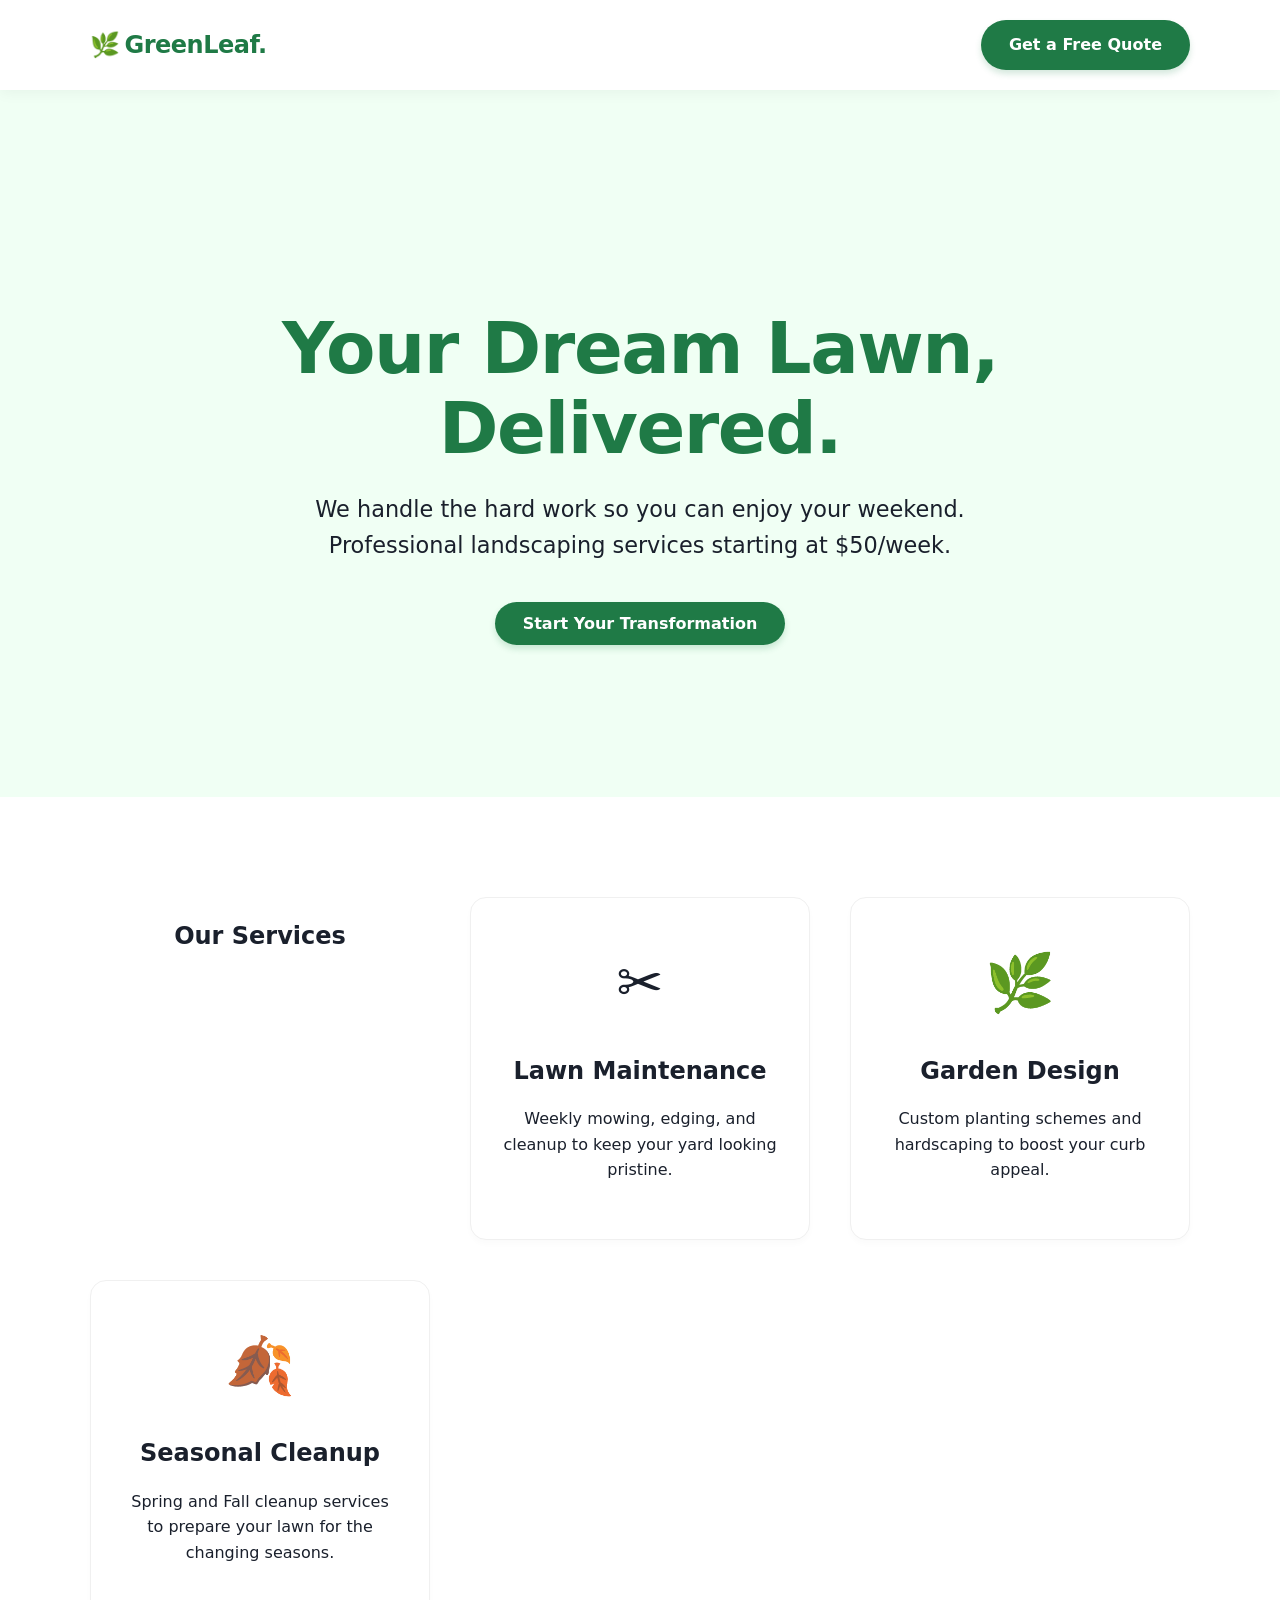
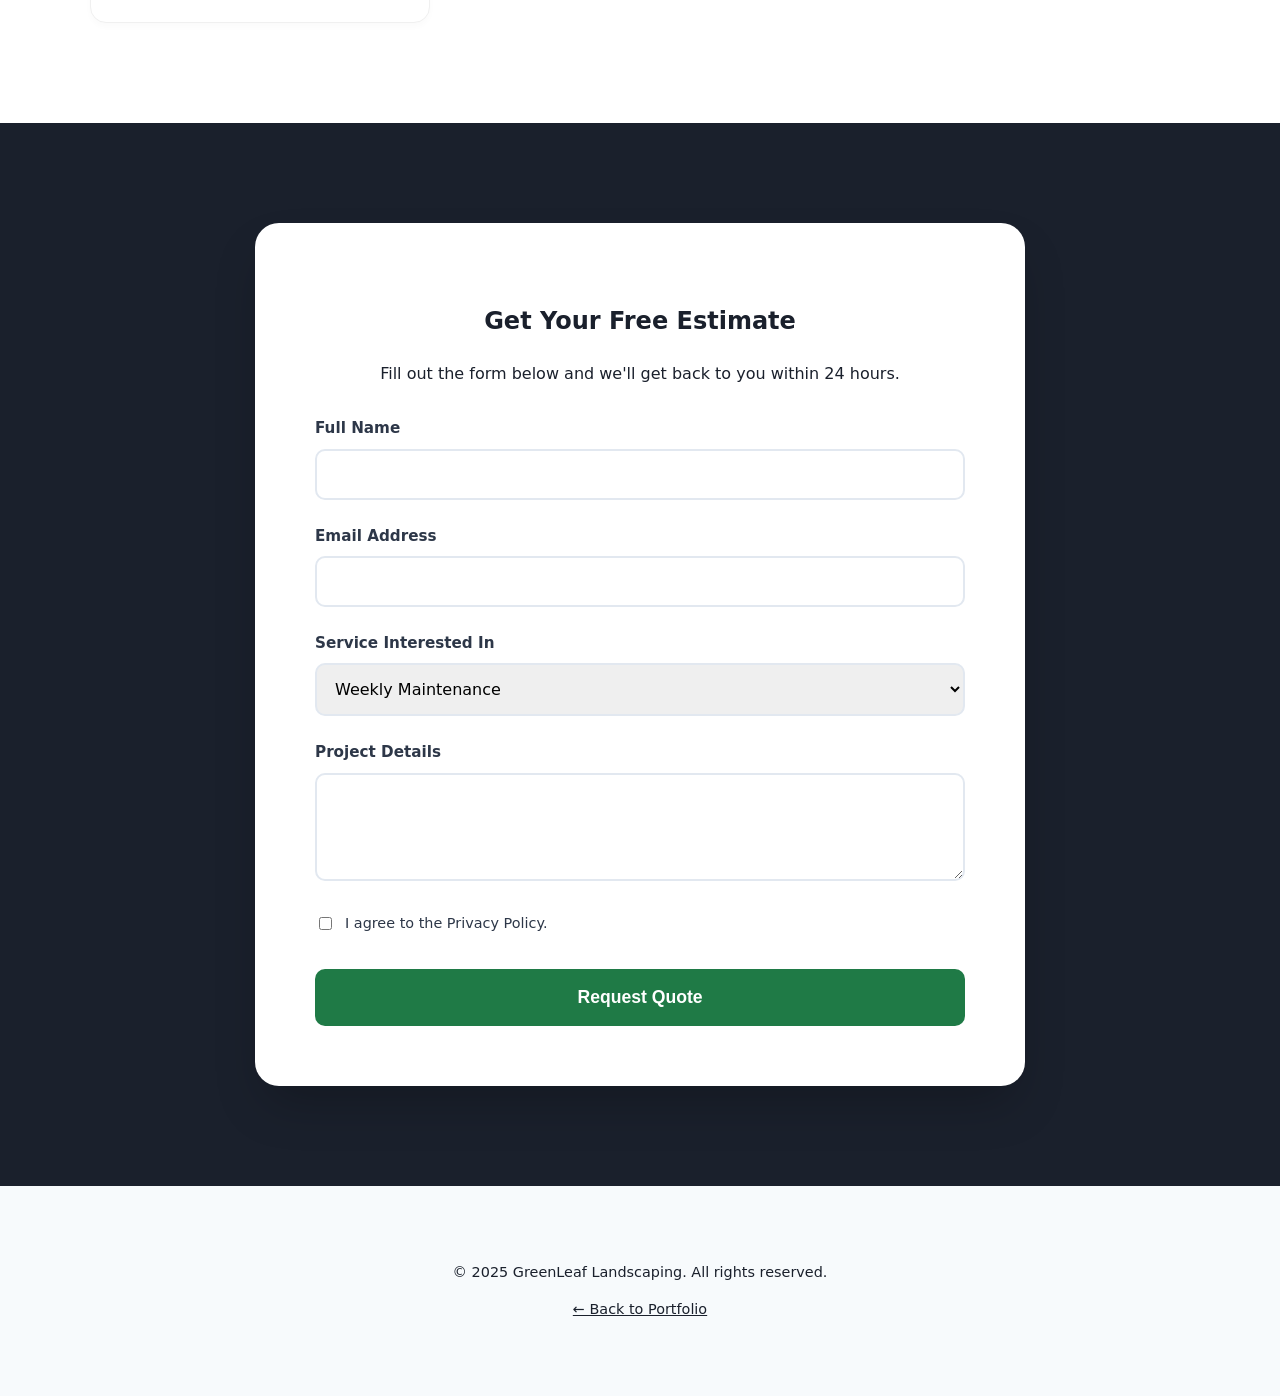
==== docs/client_site/index.html @ 2e601236 "Fix accessibility issues and optimize Lighthouse CI config" ====
<!DOCTYPE html>
<html lang="en">
<head>
    <meta charset="UTF-8" />
    <meta name="viewport" content="width=device-width, initial-scale=1.0" />
    <title>GreenLeaf Landscaping | Professional Lawn Care</title>
    <meta name="description" content="Professional landscaping and lawn care services for residential and commercial properties. Get a free quote today." />
    <link rel="stylesheet" href="style.css" />
</head>
<body>

    <header>
        <div class="container">
            <nav>
                <a href="#" class="logo">GreenLeaf.</a>
                <a href="#quote" class="cta-button">Get a Free Quote</a>
            </nav>
        </div>
    </header>

    <main>
        <!-- Hero Section -->
        <section class="hero">
            <div class="container">
                <h1>Your Dream Lawn, Delivered.</h1>
                <p>We handle the hard work so you can enjoy your weekend. Professional landscaping services starting at $50/week.</p>
                <a href="#quote" class="cta-button">Start Your Transformation</a>
            </div>
        </section>

        <!-- Services Section -->
        <section class="container services">
            <h2 class="text-center" style="width: 100%; margin-bottom: 40px;">Our Services</h2>
            <div class="service-card">
                <span class="service-icon">✂️</span>
                <h3>Lawn Maintenance</h3>
                <p>Weekly mowing, edging, and cleanup to keep your yard looking pristine.</p>
            </div>
            <div class="service-card">
                <span class="service-icon">🌿</span>
                <h3>Garden Design</h3>
                <p>Custom planting schemes and hardscaping to boost your curb appeal.</p>
            </div>
            <div class="service-card">
                <span class="service-icon">🍂</span>
                <h3>Seasonal Cleanup</h3>
                <p>Spring and Fall cleanup services to prepare your lawn for the changing seasons.</p>
            </div>
        </section>

        <!-- Sales Funnel / Contact Form -->
        <section id="quote" class="contact-section">
            <div class="container">
                <div class="form-wrapper">
                    <h2 class="text-center mb-20">Get Your Free Estimate</h2>
                    <p class="text-center mb-30">Fill out the form below and we'll get back to you within 24 hours.</p>
                    
                    <form action="https://hooks.zapier.com/hooks/catch/123456/abcdef/" method="POST">
                        <div class="form-group">
                            <label for="name">Full Name</label>
                            <input type="text" id="name" name="name" required />
                        </div>
                        <div class="form-group">
                            <label for="email">Email Address</label>
                            <input type="email" id="email" name="email" required />
                        </div>
                        <div class="form-group">
                            <label for="service">Service Interested In</label>
                            <select id="service" name="service">
                                <option value="maintenance">Weekly Maintenance</option>
                                <option value="design">Garden Design</option>
                                <option value="cleanup">Seasonal Cleanup</option>
                                <option value="other">Other</option>
                            </select>
                        </div>
                        <div class="form-group">
                            <label for="message">Project Details</label>
                            <textarea id="message" name="message" rows="4"></textarea>
                        </div>
                        <div class="form-group checkbox-group">
                            <input type="checkbox" id="privacy" name="privacy" required />
                            <label for="privacy">I agree to the Privacy Policy.</label>
                        </div>
                        <button type="submit">Request Quote</button>
                    </form>
                </div>
            </div>
        </section>
    </main>

    <footer>
        <div class="container">
            <p>&copy; 2025 GreenLeaf Landscaping. All rights reserved.</p>
            <p><a href="../portfolio/index.html" style="color: inherit;">&larr; Back to Portfolio</a></p>
        </div>
    </footer>

</body>
</html>
---- docs/client_site/style.css ----
/* GreenLeaf Landscaping Theme */
:root {
    --primary-green: #1F7A46;
    --light-green: #F0FFF4;
    --dark-text: #1A202C;
    --white: #FFFFFF;
}

html {
    scroll-behavior: smooth;
    font-size: 100%;
}

body {
    font-family: system-ui, -apple-system, "Segoe UI", Roboto, "Helvetica Neue", Arial, sans-serif;
    color: var(--dark-text);
    margin: 0;
    line-height: 1.6;
    overflow-x: hidden;
    -webkit-font-smoothing: antialiased;
}

.container {
    max-width: 1100px;
    margin: 0 auto;
    padding: 0 20px;
}

/* Header */
header {
    background-color: rgb(255 255 255 / 95%);
    backdrop-filter: blur(10px);
    box-shadow: 0 2px 15px rgb(0 0 0 / 5%);
    padding: 20px 0;
    position: sticky;
    top: 0;
    z-index: 100;
    transition: padding 0.3s;
}

nav {
    display: flex;
    justify-content: space-between;
    align-items: center;
}

.logo {
    font-size: 1.5rem;
    font-weight: 800;
    color: var(--primary-green);
    text-decoration: none;
    letter-spacing: -0.5px;
    display: flex;
    align-items: center;
    gap: 5px;
}

.logo::before {
    content: '🌿';
}

.cta-button {
    background-color: var(--primary-green);
    color: var(--white);
    padding: 12px 28px;
    border-radius: 50px;
    text-decoration: none;
    font-weight: 700;
    transition: all 0.2s ease;
    box-shadow: 0 4px 6px rgb(46 139 87 / 20%);
}

.cta-button:hover {
    transform: translateY(-2px);
    box-shadow: 0 6px 12px rgb(46 139 87 / 30%);
    background-color: #276749;
}

/* Hero with Parallax */
.hero {
    background-color: var(--light-green);
    padding: clamp(80px, 15vw, 160px) 0;
    text-align: center;
    position: relative;
    overflow: hidden;
}

.hero::before {
    content: '';
    position: absolute;
    top: 0;
    left: 0;
    width: 100%;
    height: 100%;
    background-image: url('https://placehold.co/1920x1080/2E8B57/FFFFFF/png?text=Nature+Pattern');
    background-size: cover;
    opacity: 0.08;
    z-index: 0;

    /* Simple CSS Parallax */
    background-attachment: fixed; 
}

.hero .container {
    position: relative;
    z-index: 1;
}

.hero h1 {
    font-size: clamp(2.5rem, 6vw, 4.5rem);
    margin-bottom: 24px;
    color: var(--primary-green);
    font-weight: 900;
    line-height: 1.1;
    letter-spacing: -0.02em;
}

.hero p {
    font-size: clamp(1.1rem, 2vw, 1.4rem);
    margin-bottom: 48px;
    max-width: 650px;
    margin-left: auto;
    margin-right: auto;
    color: var(--dark-text); /* Darker for contrast */
    font-weight: 500;
}

/* Accessibility: Darker text for better contrast */
p {
    color: var(--dark-text);
}

/* Services */
.services {
    padding: 100px 0;
    display: grid;
    grid-template-columns: repeat(auto-fit, minmax(300px, 1fr));
    gap: 40px;
}

.service-card {
    border: 1px solid #f0f0f0;
    padding: 40px 30px;
    border-radius: 16px;
    text-align: center;
    background: white;
    transition: transform 0.3s, box-shadow 0.3s;
    box-shadow: 0 4px 6px rgb(0 0 0 / 2%);
}

.service-card:hover {
    transform: translateY(-8px);
    box-shadow: 0 20px 40px rgb(0 0 0 / 8%);
    border-color: transparent;
}

.service-icon {
    font-size: 3.5rem;
    margin-bottom: 24px;
    display: block;
}

.service-card h3 {
    font-size: 1.5rem;
    margin-bottom: 16px;
    color: var(--dark-text);
}

/* Contact / Funnel */
.contact-section {
    background-color: var(--dark-text);
    color: var(--white);
    padding: 100px 0;
}

.form-wrapper {
    background-color: var(--white);
    color: var(--dark-text);
    padding: 60px;
    border-radius: 24px;
    max-width: 650px;
    margin: 0 auto;
    box-shadow: 0 25px 50px -12px rgb(0 0 0 / 25%);
}

.form-group {
    margin-bottom: 24px;
}

label {
    display: block;
    margin-bottom: 8px;
    font-weight: 600;
    font-size: 0.95rem;
    color: #2d3748; /* Darker for contrast */
}

input, textarea, select {
    width: 100%;
    padding: 14px;
    border: 2px solid #e2e8f0;
    border-radius: 10px;
    box-sizing: border-box;
    font-size: 1rem;
    transition: border-color 0.2s, box-shadow 0.2s;
    font-family: inherit;
}

input:focus, textarea:focus, select:focus {
    outline: none;
    border-color: var(--primary-green);
    box-shadow: 0 0 0 3px rgb(46 139 87 / 10%);
}

button[type="submit"] {
    width: 100%;
    background-color: var(--primary-green);
    color: var(--white);
    border: none;
    padding: 18px;
    font-size: 1.1rem;
    font-weight: 800;
    border-radius: 10px;
    cursor: pointer;
    transition: background-color 0.2s, transform 0.1s;
    margin-top: 10px;
}

button[type="submit"]:hover {
    background-color: #276749;
}

button[type="submit"]:active {
    transform: scale(0.98);
}

footer {
    text-align: center;
    padding: 60px 0;
    font-size: 0.9rem;
    color: var(--dark-text); /* Darker for contrast */
    background-color: #f7fafc;
}

/* Mobile Optimizations */
@media (width <= 768px) {
    .services {
        display: flex;
        overflow-x: auto;
        scroll-snap-type: x mandatory;
        padding-bottom: 40px; /* Space for scrollbar */
        gap: 20px;
        -webkit-overflow-scrolling: touch;
    }
    
    .service-card {
        min-width: 85%; /* Show part of next card */
        scroll-snap-align: center;
    }
    
    .form-wrapper {
        padding: 30px 20px;
    }
}

/* Form Utilities */
.text-center {
    text-align: center;
}

.mb-20 {
    margin-bottom: 20px;
}

.mb-30 {
    margin-bottom: 30px;
}

.checkbox-group {
    display: flex;
    align-items: center;
    gap: 10px;
}

.checkbox-group input {
    width: auto;
}

.checkbox-group label {
    font-weight: normal;
    font-size: 0.9rem;
    margin: 0;
}
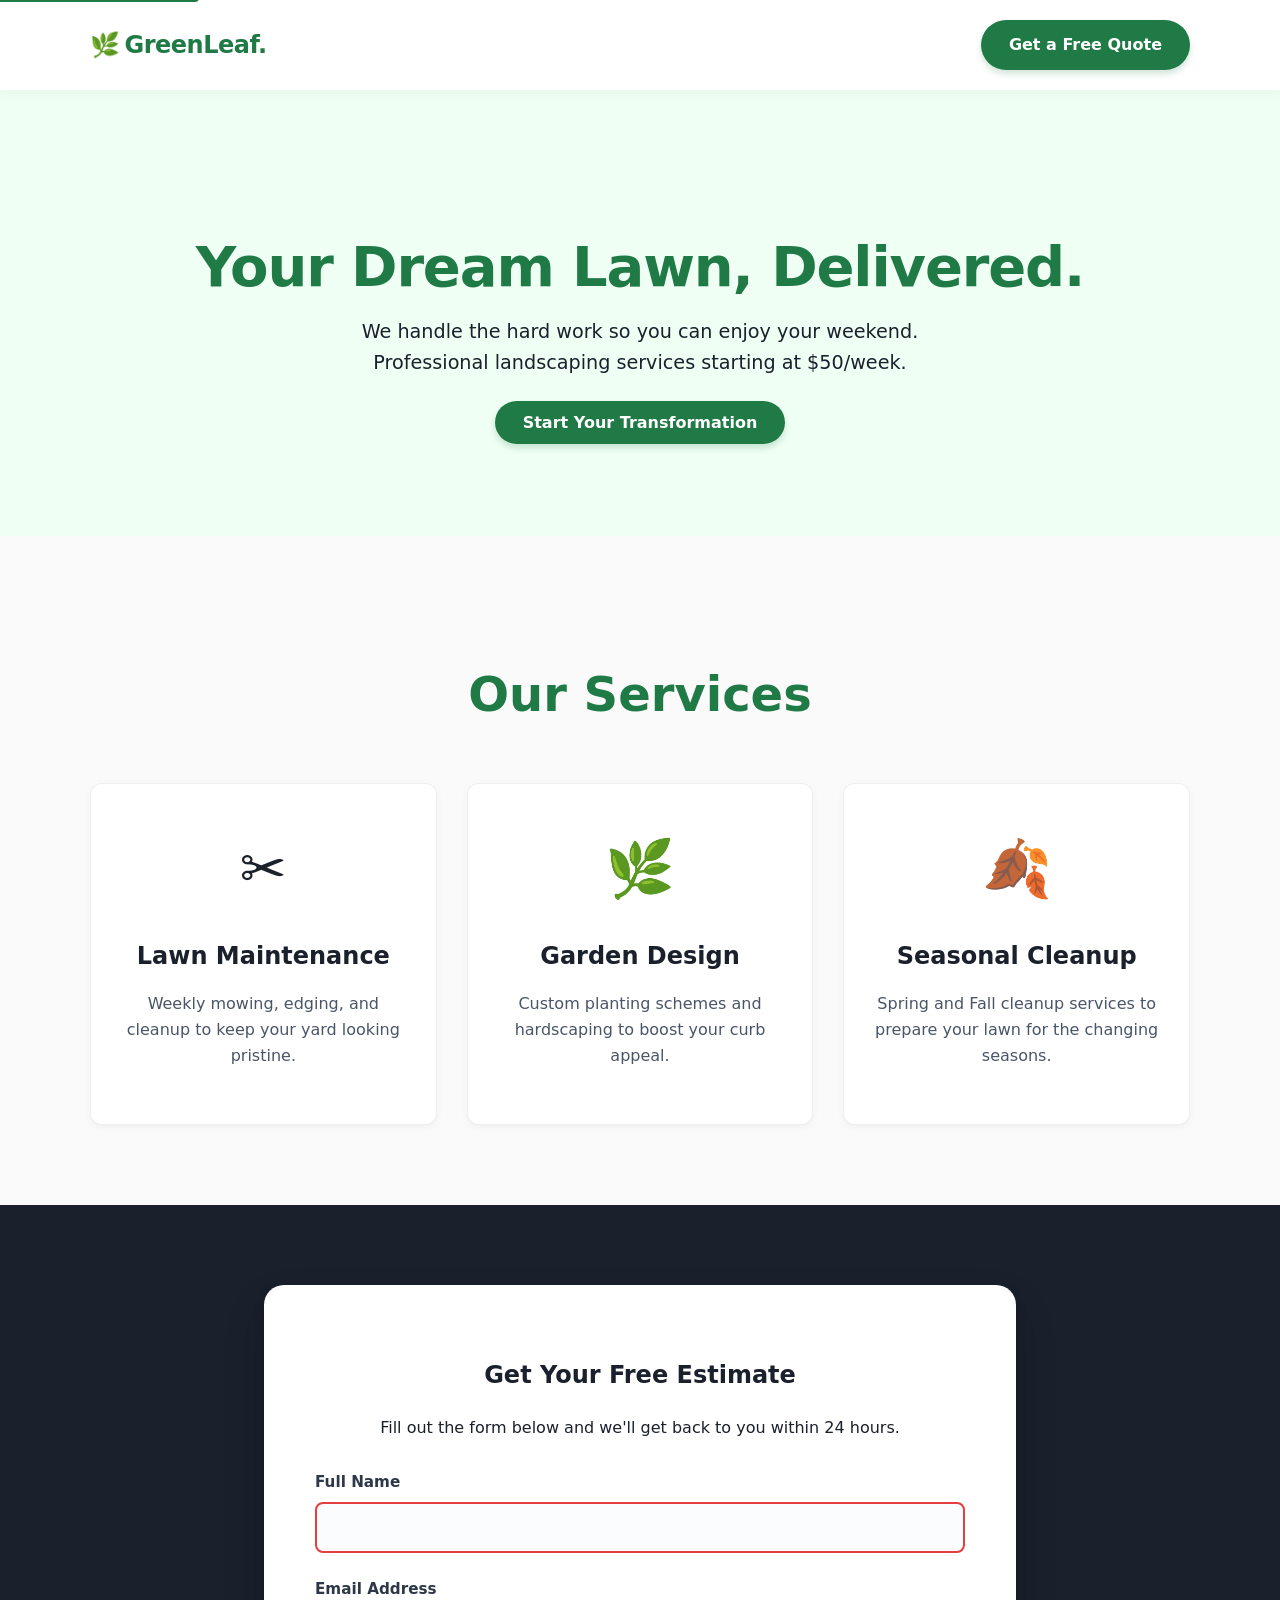
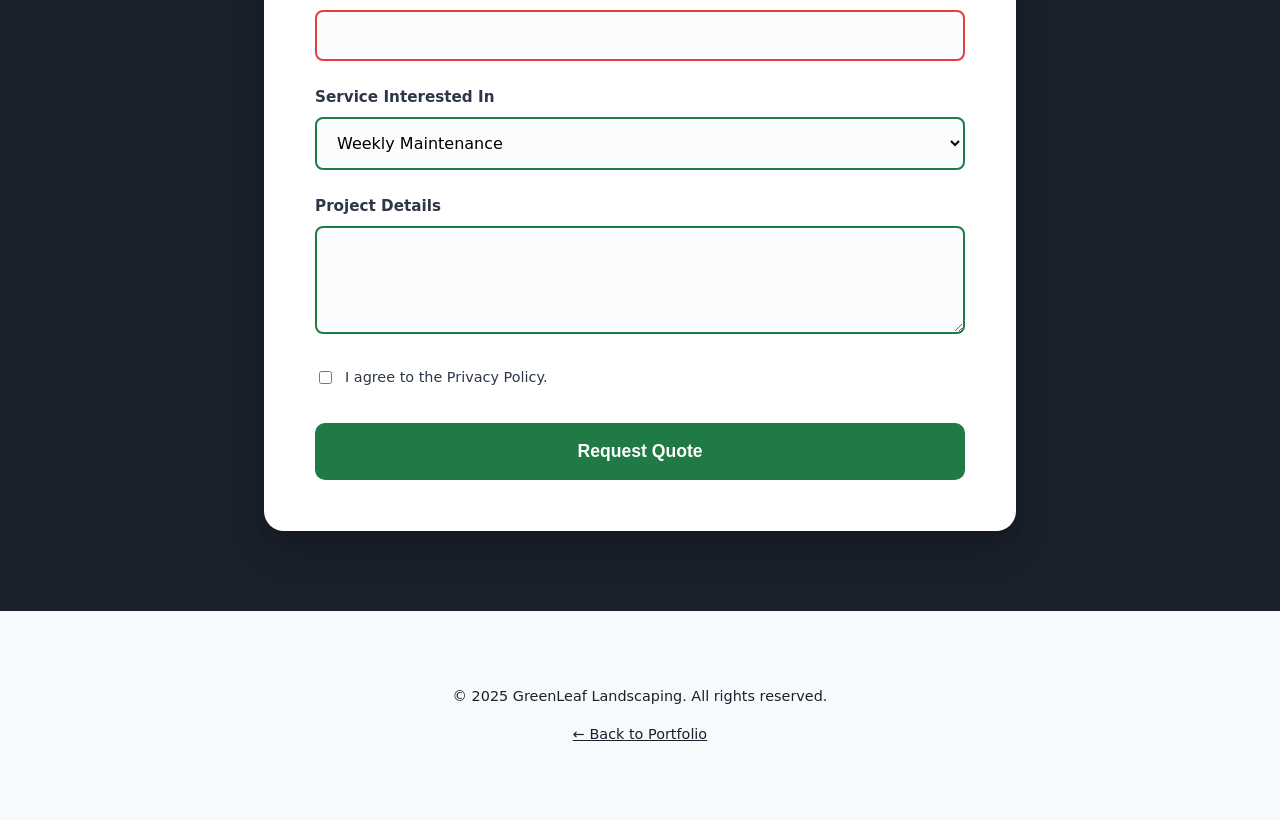
==== commit 6b26194d: "🐛 Fix client site layout structure - Separated services section from container (was causing layout c" ====
--- a/docs/client_site/index.html
+++ b/docs/client_site/index.html
@@ -3,11 +3,20 @@
 <head>
     <meta charset="UTF-8" />
     <meta name="viewport" content="width=device-width, initial-scale=1.0" />
+    <meta name="theme-color" content="#1F7A46" />
     <title>GreenLeaf Landscaping | Professional Lawn Care</title>
     <meta name="description" content="Professional landscaping and lawn care services for residential and commercial properties. Get a free quote today." />
+    
+    <!-- Open Graph / Social Media -->
+    <meta property="og:type" content="website" />
+    <meta property="og:title" content="GreenLeaf Landscaping | Professional Lawn Care" />
+    <meta property="og:description" content="Your dream lawn, delivered. Professional landscaping services starting at $50/week." />
+    <meta property="og:image" content="https://placehold.co/1200x630/1F7A46/FFFFFF/png?text=GreenLeaf" />
+    
     <link rel="stylesheet" href="style.css" />
 </head>
 <body>
+    <a href="#main-content" class="skip-to-content">Skip to main content</a>
 
     <header>
         <div class="container">
@@ -18,7 +27,7 @@
         </div>
     </header>
 
-    <main>
+    <main id="main-content">
         <!-- Hero Section -->
         <section class="hero">
             <div class="container">
@@ -29,9 +38,11 @@
         </section>
 
         <!-- Services Section -->
-        <section class="container services">
-            <h2 class="text-center" style="width: 100%; margin-bottom: 40px;">Our Services</h2>
-            <div class="service-card">
+        <section class="services-section">
+            <div class="container">
+                <h2 class="section-title">Our Services</h2>
+                <div class="services-grid">
+                    <div class="service-card">
                 <span class="service-icon">✂️</span>
                 <h3>Lawn Maintenance</h3>
                 <p>Weekly mowing, edging, and cleanup to keep your yard looking pristine.</p>
@@ -41,10 +52,12 @@
                 <h3>Garden Design</h3>
                 <p>Custom planting schemes and hardscaping to boost your curb appeal.</p>
             </div>
-            <div class="service-card">
-                <span class="service-icon">🍂</span>
-                <h3>Seasonal Cleanup</h3>
-                <p>Spring and Fall cleanup services to prepare your lawn for the changing seasons.</p>
+                    <div class="service-card">
+                        <span class="service-icon">🍂</span>
+                        <h3>Seasonal Cleanup</h3>
+                        <p>Spring and Fall cleanup services to prepare your lawn for the changing seasons.</p>
+                    </div>
+                </div>
             </div>
         </section>
 
@@ -55,7 +68,7 @@
                     <h2 class="text-center mb-20">Get Your Free Estimate</h2>
                     <p class="text-center mb-30">Fill out the form below and we'll get back to you within 24 hours.</p>
                     
-                    <form action="https://hooks.zapier.com/hooks/catch/123456/abcdef/" method="POST">
+                    <form action="https://hooks.zapier.com/hooks/catch/123456/abcdef/" method="POST" aria-label="Quote request form">
                         <div class="form-group">
                             <label for="name">Full Name</label>
                             <input type="text" id="name" name="name" required />
--- a/docs/client_site/style.css
+++ b/docs/client_site/style.css
@@ -18,6 +18,23 @@
     line-height: 1.6;
     overflow-x: hidden;
     -webkit-font-smoothing: antialiased;
+}
+
+/* Skip to content for accessibility */
+.skip-to-content {
+    position: absolute;
+    top: -40px;
+    left: 0;
+    background: var(--primary-green);
+    color: var(--white);
+    padding: 8px 16px;
+    text-decoration: none;
+    z-index: 10000;
+    border-radius: 0 0 4px;
+}
+
+.skip-to-content:focus {
+    top: 0;
 }
 
 .container {
@@ -66,20 +83,49 @@
     border-radius: 50px;
     text-decoration: none;
     font-weight: 700;
-    transition: all 0.2s ease;
-    box-shadow: 0 4px 6px rgb(46 139 87 / 20%);
+    transition: all 0.3s cubic-bezier(0.16, 1, 0.3, 1);
+    box-shadow: 0 4px 6px rgb(31 122 70 / 20%);
+    position: relative;
+    overflow: hidden;
+}
+
+.cta-button::after {
+    content: '';
+    position: absolute;
+    top: 50%;
+    left: 50%;
+    width: 0;
+    height: 0;
+    background: rgb(255 255 255 / 20%);
+    border-radius: 50%;
+    transform: translate(-50%, -50%);
+    transition: width 0.5s, height 0.5s;
+}
+
+.cta-button:hover::after {
+    width: 300px;
+    height: 300px;
 }
 
 .cta-button:hover {
     transform: translateY(-2px);
-    box-shadow: 0 6px 12px rgb(46 139 87 / 30%);
-    background-color: #276749;
+    box-shadow: 0 8px 16px rgb(31 122 70 / 40%);
+    background-color: #165835;
+}
+
+.cta-button:focus {
+    outline: 3px solid var(--primary-green);
+    outline-offset: 4px;
+}
+
+.cta-button:active {
+    transform: translateY(0);
 }
 
 /* Hero with Parallax */
 .hero {
     background-color: var(--light-green);
-    padding: clamp(80px, 15vw, 160px) 0;
+    padding: clamp(60px, 10vw, 100px) 0;
     text-align: center;
     position: relative;
     overflow: hidden;
@@ -107,17 +153,30 @@
 }
 
 .hero h1 {
-    font-size: clamp(2.5rem, 6vw, 4.5rem);
-    margin-bottom: 24px;
+    font-size: clamp(2rem, 5vw, 3.5rem);
+    margin-bottom: 16px;
     color: var(--primary-green);
     font-weight: 900;
     line-height: 1.1;
     letter-spacing: -0.02em;
+    animation: fade-in-up 1s cubic-bezier(0.16, 1, 0.3, 1);
+}
+
+@keyframes fade-in-up {
+    from {
+        opacity: 0;
+        transform: translateY(30px);
+    }
+
+    to {
+        opacity: 1;
+        transform: translateY(0);
+    }
 }
 
 .hero p {
-    font-size: clamp(1.1rem, 2vw, 1.4rem);
-    margin-bottom: 48px;
+    font-size: clamp(1rem, 1.5vw, 1.25rem);
+    margin-bottom: 32px;
     max-width: 650px;
     margin-left: auto;
     margin-right: auto;
@@ -130,22 +189,53 @@
     color: var(--dark-text);
 }
 
-/* Services */
-.services {
-    padding: 100px 0;
+/* Services Section */
+.services-section {
+    padding: clamp(50px, 8vw, 80px) 0;
+    background: #FAFAFA;
+}
+
+.section-title {
+    text-align: center;
+    font-size: clamp(2rem, 4vw, 3rem);
+    color: var(--primary-green);
+    margin-bottom: clamp(30px, 5vw, 50px);
+    font-weight: 900;
+}
+
+.services-grid {
     display: grid;
-    grid-template-columns: repeat(auto-fit, minmax(300px, 1fr));
-    gap: 40px;
+    grid-template-columns: repeat(auto-fit, minmax(280px, 1fr));
+    gap: 30px;
 }
 
 .service-card {
-    border: 1px solid #f0f0f0;
+    border: 1px solid rgb(0 0 0 / 6%);
     padding: 40px 30px;
-    border-radius: 16px;
+    border-radius: 12px;
     text-align: center;
     background: white;
-    transition: transform 0.3s, box-shadow 0.3s;
-    box-shadow: 0 4px 6px rgb(0 0 0 / 2%);
+    transition: all 0.4s cubic-bezier(0.16, 1, 0.3, 1);
+    box-shadow: 0 2px 8px rgb(0 0 0 / 4%), 0 1px 2px rgb(0 0 0 / 2%);
+    position: relative;
+    overflow: hidden;
+}
+
+.service-card::before {
+    content: '';
+    position: absolute;
+    top: 0;
+    left: 0;
+    right: 0;
+    height: 4px;
+    background: linear-gradient(90deg, var(--primary-green), #2E8B57);
+    transform: scaleX(0);
+    transform-origin: left;
+    transition: transform 0.4s cubic-bezier(0.16, 1, 0.3, 1);
+}
+
+.service-card:hover::before {
+    transform: scaleX(1);
 }
 
 .service-card:hover {
@@ -158,29 +248,42 @@
     font-size: 3.5rem;
     margin-bottom: 24px;
     display: block;
+    transition: transform 0.3s cubic-bezier(0.34, 1.56, 0.64, 1);
+}
+
+.service-card:hover .service-icon {
+    transform: scale(1.1) rotate(5deg);
 }
 
 .service-card h3 {
     font-size: 1.5rem;
     margin-bottom: 16px;
     color: var(--dark-text);
+    font-weight: 700;
+}
+
+.service-card p {
+    font-size: 1rem;
+    line-height: 1.6;
+    color: #4A5568;
 }
 
 /* Contact / Funnel */
 .contact-section {
     background-color: var(--dark-text);
     color: var(--white);
-    padding: 100px 0;
+    padding: clamp(50px, 8vw, 80px) 0;
 }
 
 .form-wrapper {
     background-color: var(--white);
     color: var(--dark-text);
-    padding: 60px;
-    border-radius: 24px;
+    padding: clamp(30px, 5vw, 50px);
+    border-radius: 20px;
     max-width: 650px;
     margin: 0 auto;
-    box-shadow: 0 25px 50px -12px rgb(0 0 0 / 25%);
+    box-shadow: 0 20px 40px rgb(0 0 0 / 15%), 0 4px 12px rgb(0 0 0 / 10%);
+    border: 1px solid rgb(255 255 255 / 20%);
 }
 
 .form-group {
@@ -197,19 +300,22 @@
 
 input, textarea, select {
     width: 100%;
-    padding: 14px;
-    border: 2px solid #e2e8f0;
-    border-radius: 10px;
+    padding: 14px 16px;
+    border: 2px solid rgb(0 0 0 / 8%);
+    border-radius: 8px;
     box-sizing: border-box;
     font-size: 1rem;
-    transition: border-color 0.2s, box-shadow 0.2s;
+    transition: all 0.3s cubic-bezier(0.16, 1, 0.3, 1);
     font-family: inherit;
+    background: rgb(247 250 252 / 50%);
 }
 
 input:focus, textarea:focus, select:focus {
     outline: none;
     border-color: var(--primary-green);
-    box-shadow: 0 0 0 3px rgb(46 139 87 / 10%);
+    background: white;
+    box-shadow: 0 0 0 4px rgb(31 122 70 / 12%), 0 4px 12px rgb(0 0 0 / 6%);
+    transform: translateY(-2px);
 }
 
 button[type="submit"] {
@@ -222,16 +328,38 @@
     font-weight: 800;
     border-radius: 10px;
     cursor: pointer;
-    transition: background-color 0.2s, transform 0.1s;
+    transition: all 0.3s cubic-bezier(0.16, 1, 0.3, 1);
     margin-top: 10px;
+    position: relative;
 }
 
 button[type="submit"]:hover {
-    background-color: #276749;
+    background-color: #165835;
+    transform: translateY(-2px);
+    box-shadow: 0 8px 16px rgb(31 122 70 / 30%);
+}
+
+button[type="submit"]:focus {
+    outline: 3px solid var(--primary-green);
+    outline-offset: 4px;
 }
 
 button[type="submit"]:active {
-    transform: scale(0.98);
+    transform: scale(0.98) translateY(0);
+}
+
+/* Invalid input states */
+input:invalid:not(:placeholder-shown),
+textarea:invalid:not(:placeholder-shown),
+select:invalid:not(:placeholder-shown) {
+    border-color: #E53E3E;
+}
+
+/* Valid input states */
+input:valid:not(:placeholder-shown),
+textarea:valid:not(:placeholder-shown),
+select:valid:not(:placeholder-shown) {
+    border-color: var(--primary-green);
 }
 
 footer {
@@ -244,17 +372,18 @@
 
 /* Mobile Optimizations */
 @media (width <= 768px) {
-    .services {
+    .services-grid {
         display: flex;
         overflow-x: auto;
         scroll-snap-type: x mandatory;
-        padding-bottom: 40px; /* Space for scrollbar */
+        padding-bottom: 20px;
         gap: 20px;
         -webkit-overflow-scrolling: touch;
     }
     
     .service-card {
-        min-width: 85%; /* Show part of next card */
+        min-width: 85%;
+        flex-shrink: 0;
         scroll-snap-align: center;
     }
     
@@ -263,6 +392,16 @@
     }
 }
 
+/* Focus management for better keyboard navigation */
+*:focus-visible {
+    outline: 3px solid var(--primary-green);
+    outline-offset: 2px;
+}
+
+*:focus:not(:focus-visible) {
+    outline: none;
+}
+
 /* Form Utilities */
 .text-center {
     text-align: center;
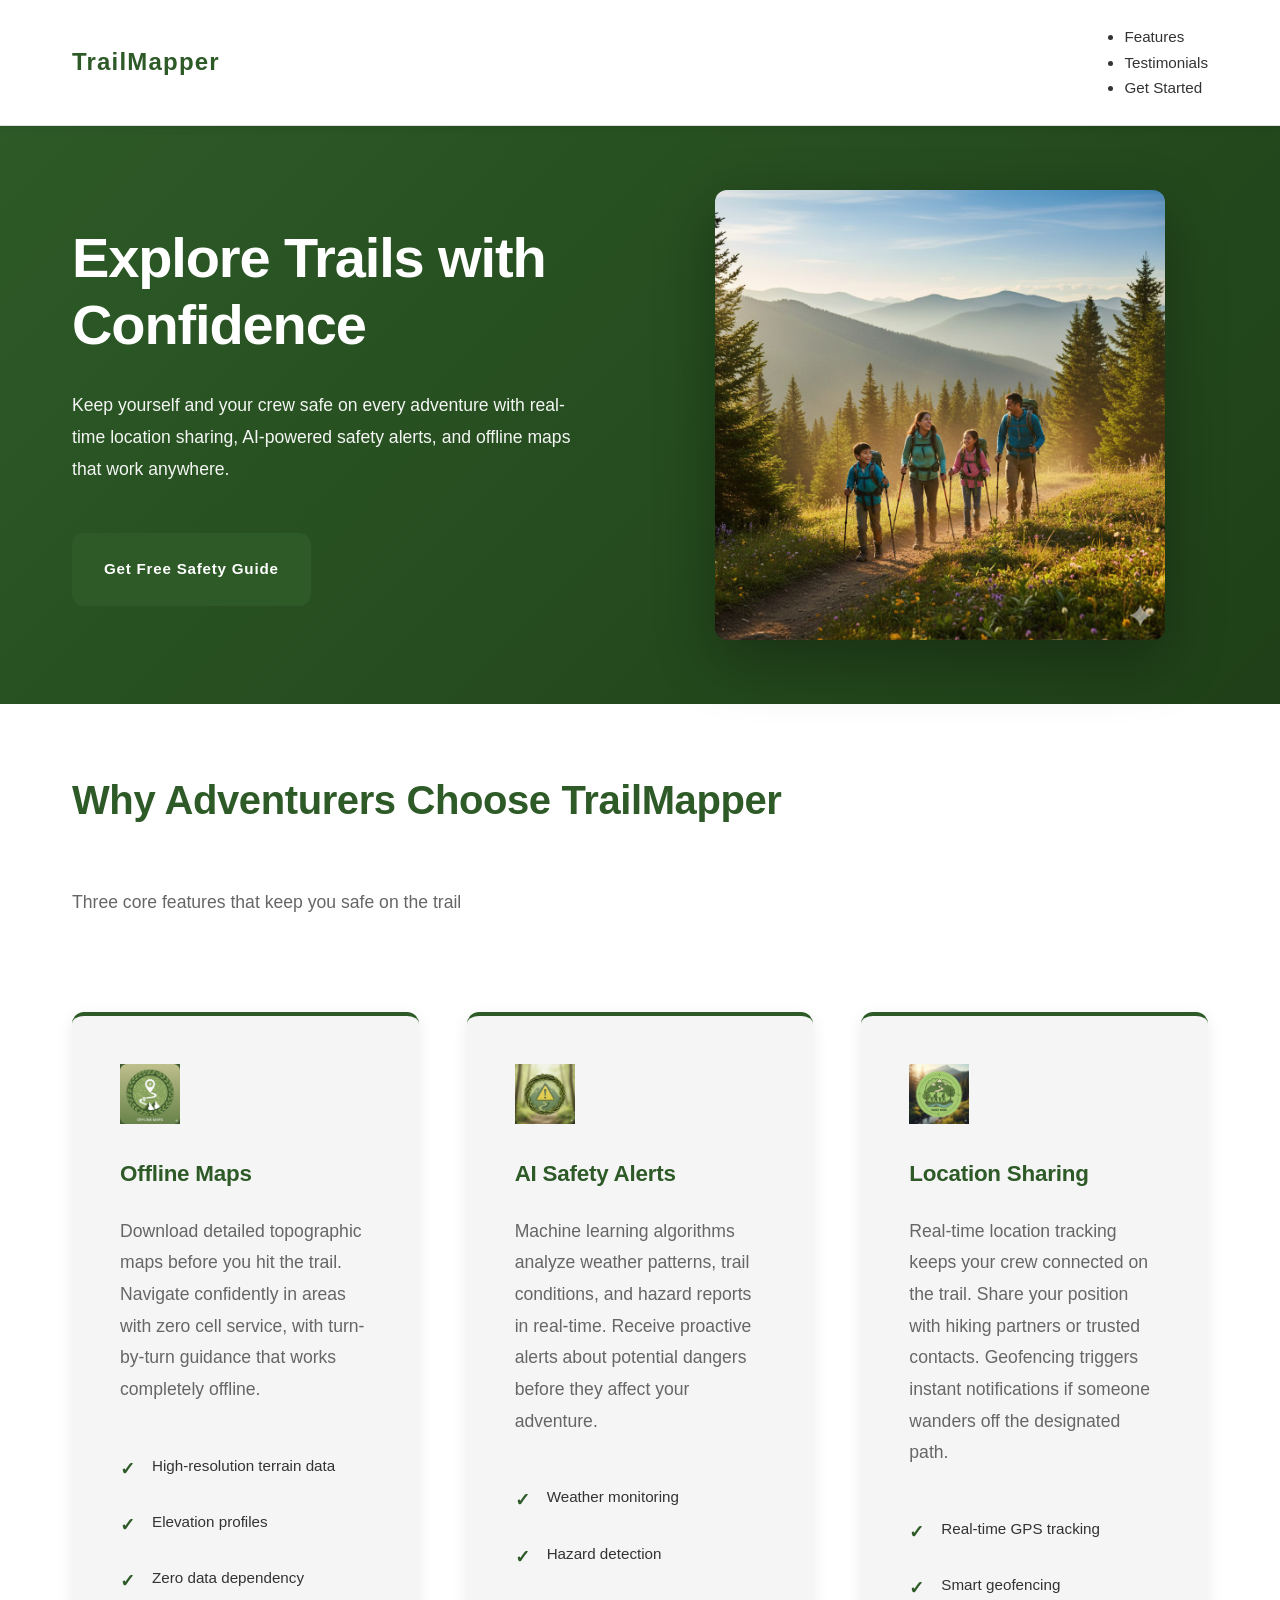
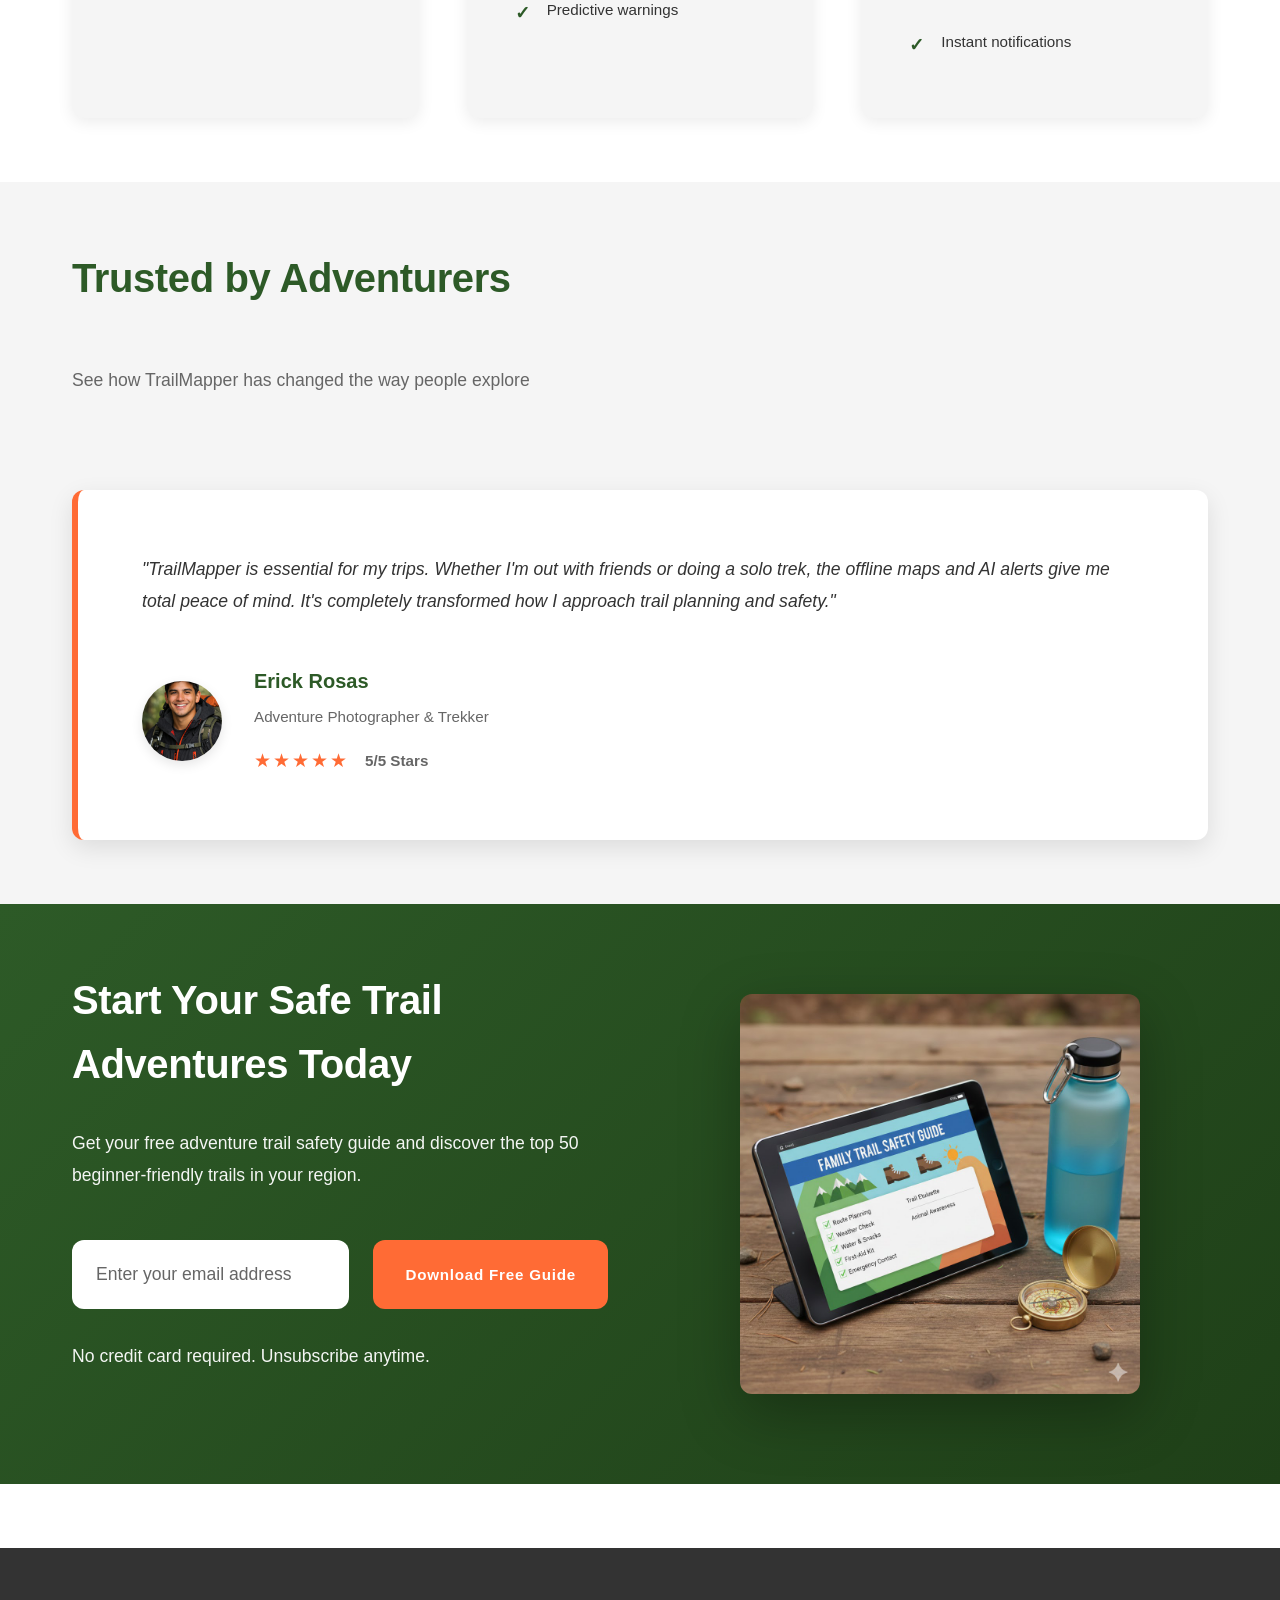
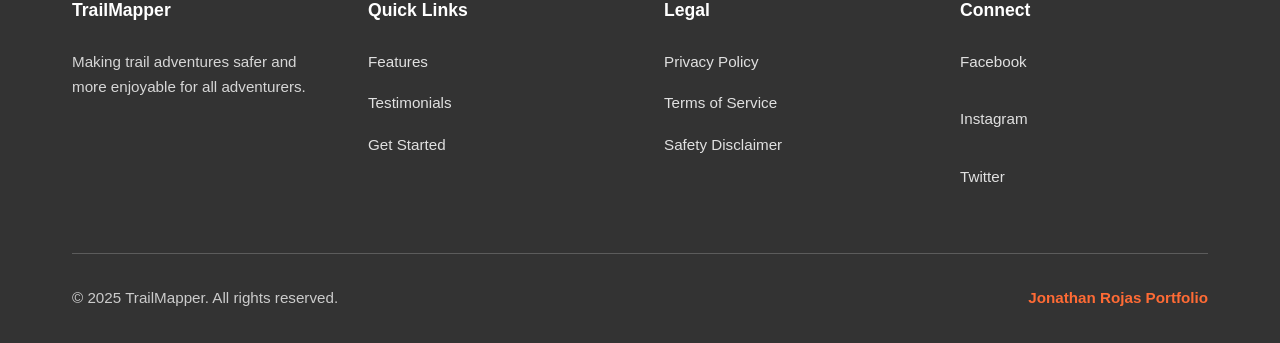
==== commit 240f6b00: "Final submission: All features and mobile menus verified" ====
--- a/docs/client_site/index.html
+++ b/docs/client_site/index.html
@@ -3,110 +3,255 @@
 <head>
     <meta charset="UTF-8" />
     <meta name="viewport" content="width=device-width, initial-scale=1.0" />
-    <meta name="theme-color" content="#1F7A46" />
-    <title>GreenLeaf Landscaping | Professional Lawn Care</title>
-    <meta name="description" content="Professional landscaping and lawn care services for residential and commercial properties. Get a free quote today." />
+    <title>TrailMapper | Adventure Trail Safety & Navigation</title>
+    <meta name="description" content="TrailMapper helps adventurers of all types explore trails safely with offline maps, AI safety alerts, and real-time location sharing. Get your free safety guide today." />
     
     <!-- Open Graph / Social Media -->
     <meta property="og:type" content="website" />
-    <meta property="og:title" content="GreenLeaf Landscaping | Professional Lawn Care" />
-    <meta property="og:description" content="Your dream lawn, delivered. Professional landscaping services starting at $50/week." />
-    <meta property="og:image" content="https://placehold.co/1200x630/1F7A46/FFFFFF/png?text=GreenLeaf" />
+    <meta property="og:title" content="TrailMapper | Adventure Trail Safety & Navigation" />
+    <meta property="og:description" content="Explore trails confidently with offline maps, AI-powered safety alerts, and smart location sharing for all hikers." />
+    <meta property="og:image" content="images/og-image.jpg" />
+    <meta property="og:url" content="https://trailmapper.com" />
     
-    <link rel="stylesheet" href="style.css" />
+    <!-- Performance optimizations -->
+    <link rel="preconnect" href="https://fonts.googleapis.com" />
+    <link rel="dns-prefetch" href="https://cdn.example.com" />
+    
+    <link rel="stylesheet" href="../../global.css" />
+    <link rel="stylesheet" href="css/client-styles.css" />
 </head>
 <body>
     <a href="#main-content" class="skip-to-content">Skip to main content</a>
 
-    <header>
-        <div class="container">
-            <nav>
-                <a href="#" class="logo">GreenLeaf.</a>
-                <a href="#quote" class="cta-button">Get a Free Quote</a>
+    <header class="navbar">
+        <div class="container navbar-container">
+            <div class="logo-section">
+                <h1 class="logo">TrailMapper</h1>
+            </div>
+            
+            <button class="hamburger" aria-label="Toggle navigation menu" aria-expanded="false">
+                <span class="hamburger-line"></span>
+                <span class="hamburger-line"></span>
+                <span class="hamburger-line"></span>
+            </button>
+
+            <nav class="nav-menu" aria-label="Main navigation">
+                <ul>
+                    <li><a href="#features">Features</a></li>
+                    <li><a href="#testimonials">Testimonials</a></li>
+                    <li><a href="#cta">Get Started</a></li>
+                </ul>
             </nav>
         </div>
     </header>
 
     <main id="main-content">
         <!-- Hero Section -->
-        <section class="hero">
+        <section class="hero-section">
+            <div class="container hero-container">
+                <div class="hero-content">
+                    <h2>Explore Trails with Confidence</h2>
+                    <p class="hero-subtitle">Keep yourself and your crew safe on every adventure with real-time location sharing, AI-powered safety alerts, and offline maps that work anywhere.</p>
+                    <a href="#cta" class="btn btn-primary">Get Free Safety Guide</a>
+                </div>
+
+                <div class="hero-image">
+                    <img src="images/hero-trailmapper.jpg" alt="Active adventurers hiking on a scenic mountain trail with TrailMapper app displayed on smartphone" />
+                </div>
+            </div>
+        </section>
+
+        <!-- Features Section -->
+        <section id="features" class="features-section">
             <div class="container">
-                <h1>Your Dream Lawn, Delivered.</h1>
-                <p>We handle the hard work so you can enjoy your weekend. Professional landscaping services starting at $50/week.</p>
-                <a href="#quote" class="cta-button">Start Your Transformation</a>
-            </div>
-        </section>
-
-        <!-- Services Section -->
-        <section class="services-section">
+                <h2>Why Adventurers Choose TrailMapper</h2>
+                <p class="section-intro">Three core features that keep you safe on the trail</p>
+
+                <div class="features-grid">
+                    <article class="feature-card">
+                        <div class="feature-icon">
+                            <img src="images/icon-offline-maps.jpg" alt="Offline maps icon" />
+                        </div>
+                        <h3>Offline Maps</h3>
+                        <p>Download detailed topographic maps before you hit the trail. Navigate confidently in areas with zero cell service, with turn-by-turn guidance that works completely offline.</p>
+                        <ul class="feature-list">
+                            <li>High-resolution terrain data</li>
+                            <li>Elevation profiles</li>
+                            <li>Zero data dependency</li>
+                        </ul>
+                    </article>
+
+                    <article class="feature-card">
+                        <div class="feature-icon">
+                            <img src="images/icon-safety-alerts.jpg" alt="AI safety alerts icon" />
+                        </div>
+                        <h3>AI Safety Alerts</h3>
+                        <p>Machine learning algorithms analyze weather patterns, trail conditions, and hazard reports in real-time. Receive proactive alerts about potential dangers before they affect your adventure.</p>
+                        <ul class="feature-list">
+                            <li>Weather monitoring</li>
+                            <li>Hazard detection</li>
+                            <li>Predictive warnings</li>
+                        </ul>
+                    </article>
+
+                    <article class="feature-card">
+                        <div class="feature-icon">
+                            <img src="images/icon-family-sharing.jpg" alt="Location sharing icon" />
+                        </div>
+                        <h3>Location Sharing</h3>
+                        <p>Real-time location tracking keeps your crew connected on the trail. Share your position with hiking partners or trusted contacts. Geofencing triggers instant notifications if someone wanders off the designated path.</p>
+                        <ul class="feature-list">
+                            <li>Real-time GPS tracking</li>
+                            <li>Smart geofencing</li>
+                            <li>Instant notifications</li>
+                        </ul>
+                    </article>
+                </div>
+            </div>
+        </section>
+
+        <!-- Social Proof / Testimonial Section -->
+        <section id="testimonials" class="testimonials-section">
             <div class="container">
-                <h2 class="section-title">Our Services</h2>
-                <div class="services-grid">
-                    <div class="service-card">
-                <span class="service-icon">✂️</span>
-                <h3>Lawn Maintenance</h3>
-                <p>Weekly mowing, edging, and cleanup to keep your yard looking pristine.</p>
-            </div>
-            <div class="service-card">
-                <span class="service-icon">🌿</span>
-                <h3>Garden Design</h3>
-                <p>Custom planting schemes and hardscaping to boost your curb appeal.</p>
-            </div>
-                    <div class="service-card">
-                        <span class="service-icon">🍂</span>
-                        <h3>Seasonal Cleanup</h3>
-                        <p>Spring and Fall cleanup services to prepare your lawn for the changing seasons.</p>
+                <h2>Trusted by Adventurers</h2>
+                <p class="section-intro">See how TrailMapper has changed the way people explore</p>
+
+                <article class="testimonial-card">
+                    <div class="testimonial-content">
+                        <blockquote>
+                            <p>"TrailMapper is essential for my trips. Whether I'm out with friends or doing a solo trek, the offline maps and AI alerts give me total peace of mind. It's completely transformed how I approach trail planning and safety."</p>
+                        </blockquote>
+                        
+                        <footer class="testimonial-author">
+                            <img src="images/testimonial-erick-rosas.jpg" alt="Erick Rosas, Adventure Photographer & Trekker" class="author-image" />
+                            <div class="author-info">
+                                <h4>Erick Rosas</h4>
+                                <p>Adventure Photographer & Trekker</p>
+                                <div class="rating">
+                                    <span class="stars">★★★★★</span>
+                                    <span class="rating-text">5/5 Stars</span>
+                                </div>
+                            </div>
+                        </footer>
                     </div>
-                </div>
-            </div>
-        </section>
-
-        <!-- Sales Funnel / Contact Form -->
-        <section id="quote" class="contact-section">
-            <div class="container">
-                <div class="form-wrapper">
-                    <h2 class="text-center mb-20">Get Your Free Estimate</h2>
-                    <p class="text-center mb-30">Fill out the form below and we'll get back to you within 24 hours.</p>
+                </article>
+            </div>
+        </section>
+
+        <!-- Call-to-Action Section -->
+        <section id="cta" class="cta-section">
+            <div class="container cta-container">
+                <div class="cta-content">
+                    <h2>Start Your Safe Trail Adventures Today</h2>
+                    <p>Get your free adventure trail safety guide and discover the top 50 beginner-friendly trails in your region.</p>
                     
-                    <form action="https://hooks.zapier.com/hooks/catch/123456/abcdef/" method="POST" aria-label="Quote request form">
+                    <form class="cta-form" aria-label="Trail safety guide signup">
                         <div class="form-group">
-                            <label for="name">Full Name</label>
-                            <input type="text" id="name" name="name" required />
-                        </div>
-                        <div class="form-group">
-                            <label for="email">Email Address</label>
-                            <input type="email" id="email" name="email" required />
-                        </div>
-                        <div class="form-group">
-                            <label for="service">Service Interested In</label>
-                            <select id="service" name="service">
-                                <option value="maintenance">Weekly Maintenance</option>
-                                <option value="design">Garden Design</option>
-                                <option value="cleanup">Seasonal Cleanup</option>
-                                <option value="other">Other</option>
-                            </select>
-                        </div>
-                        <div class="form-group">
-                            <label for="message">Project Details</label>
-                            <textarea id="message" name="message" rows="4"></textarea>
-                        </div>
-                        <div class="form-group checkbox-group">
-                            <input type="checkbox" id="privacy" name="privacy" required />
-                            <label for="privacy">I agree to the Privacy Policy.</label>
-                        </div>
-                        <button type="submit">Request Quote</button>
+                            <input 
+                                type="email" 
+                                placeholder="Enter your email address" 
+                                required 
+                                aria-label="Email address"
+                            />
+                        </div>
+                        <button type="submit" class="btn btn-secondary">Download Free Guide</button>
                     </form>
+
+                    <p class="cta-disclaimer">No credit card required. Unsubscribe anytime.</p>
+                </div>
+
+                <div class="cta-image">
+                    <img src="images/cta-safety-guide.jpg" alt="TrailMapper Adventure Trail Safety Guide mockup displayed on tablet" />
                 </div>
             </div>
         </section>
     </main>
 
-    <footer>
-        <div class="container">
-            <p>&copy; 2025 GreenLeaf Landscaping. All rights reserved.</p>
-            <p><a href="../portfolio/index.html" style="color: inherit;">&larr; Back to Portfolio</a></p>
+    <footer class="site-footer">
+        <div class="container footer-container">
+            <div class="footer-content">
+                <div class="footer-section">
+                    <h5>TrailMapper</h5>
+                    <p>Making trail adventures safer and more enjoyable for all adventurers.</p>
+                </div>
+
+                <div class="footer-section">
+                    <h5>Quick Links</h5>
+                    <ul>
+                        <li><a href="#features">Features</a></li>
+                        <li><a href="#testimonials">Testimonials</a></li>
+                        <li><a href="#cta">Get Started</a></li>
+                    </ul>
+                </div>
+
+                <div class="footer-section">
+                    <h5>Legal</h5>
+                    <ul>
+                        <li><a href="#">Privacy Policy</a></li>
+                        <li><a href="#">Terms of Service</a></li>
+                        <li><a href="#">Safety Disclaimer</a></li>
+                    </ul>
+                </div>
+
+                <div class="footer-section">
+                    <h5>Connect</h5>
+                    <ul class="social-links">
+                        <li><a href="#" aria-label="Visit our Facebook page">Facebook</a></li>
+                        <li><a href="#" aria-label="Follow us on Instagram">Instagram</a></li>
+                        <li><a href="#" aria-label="Follow us on Twitter">Twitter</a></li>
+                    </ul>
+                </div>
+            </div>
+
+            <div class="footer-bottom">
+                <p>&copy; 2025 TrailMapper. All rights reserved.</p>
+                <p><a href="../../index.html" class="portfolio-link">Jonathan Rojas Portfolio</a></p>
+            </div>
         </div>
     </footer>
 
+    <script>
+        // Mobile Menu Toggle
+        const hamburger = document.querySelector('.hamburger');
+        const navMenu = document.querySelector('.nav-menu');
+
+        hamburger.addEventListener('click', () => {
+            const isExpanded = hamburger.getAttribute('aria-expanded') === 'true';
+            hamburger.setAttribute('aria-expanded', !isExpanded);
+            navMenu.classList.toggle('active');
+        });
+
+        // Close menu when a link is clicked
+        const navLinks = navMenu.querySelectorAll('a');
+        navLinks.forEach(link => {
+            link.addEventListener('click', () => {
+                hamburger.setAttribute('aria-expanded', 'false');
+                navMenu.classList.remove('active');
+            });
+        });
+
+        // Close menu when clicking outside
+        document.addEventListener('click', (e) => {
+            if (!e.target.closest('.navbar')) {
+                hamburger.setAttribute('aria-expanded', 'false');
+                navMenu.classList.remove('active');
+            }
+        });
+
+        // Smooth scroll for anchor links
+        document.querySelectorAll('a[href^="#"]').forEach(anchor => {
+            anchor.addEventListener('click', function (e) {
+                e.preventDefault();
+                const target = document.querySelector(this.getAttribute('href'));
+                if (target) {
+                    target.scrollIntoView({
+                        behavior: 'smooth',
+                        block: 'start'
+                    });
+                }
+            });
+        });
+    </script>
+
 </body>
-</html>
+</html>
--- a/docs/client_site/css/client-styles.css
+++ b/docs/client_site/css/client-styles.css
@@ -0,0 +1,836 @@
+/* =====================================================
+   CSS Variables - TrailMapper Color Palette
+   ===================================================== */
+:root {
+    /* Color variables */
+    --color-primary: #2d5a27;
+    --color-secondary: #333333;
+    --color-accent: #ff6b35;
+    --color-text: #333333;
+    --color-text-light: #666666;
+    --color-bg: #ffffff;
+    --color-bg-alt: #f5f5f5;
+    --color-success: #4caf50;
+    
+    /* Font variables */
+    --font-primary: -apple-system, BlinkMacSystemFont, 'Segoe UI', 'Roboto', 'Oxygen', 'Ubuntu', 'Cantarell', 'Fira Sans', 'Droid Sans', 'Helvetica Neue', sans-serif;
+    --font-secondary: 'Georgia', 'Garamond', serif;
+    
+    /* Fluid font sizing with clamp() */
+    --font-size-h1: clamp(2rem, 5vw, 3.5rem);
+    --font-size-h2: clamp(1.75rem, 4vw, 2.5rem);
+    --font-size-h3: clamp(1.25rem, 3vw, 1.4rem);
+    --font-size-h4: clamp(1.1rem, 2.5vw, 1.25rem);
+    --font-size-h5: clamp(1rem, 2vw, 1.1rem);
+    --font-size-body: clamp(0.95rem, 2vw, 1.1rem);
+    --font-size-small: clamp(0.85rem, 1.5vw, 0.95rem);
+    
+    /* Spacing variables */
+    --spacing-xs: 0.5rem;
+    --spacing-sm: 1rem;
+    --spacing-md: 1.5rem;
+    --spacing-lg: 2rem;
+    --spacing-xl: 3rem;
+    --spacing-xxl: 4rem;
+    
+    /* Transition variables */
+    --transition-fast: 0.2s ease-in-out;
+    --transition-smooth: 0.4s ease-in-out;
+    --transition-slow: 0.8s ease-in-out;
+    
+    /* Border radius */
+    --border-radius-sm: 8px;
+    --border-radius-md: 12px;
+    --border-radius-lg: 16px;
+}
+
+/* =====================================================
+   Global Styles
+   ===================================================== */
+* {
+    margin: 0;
+    padding: 0;
+    box-sizing: border-box;
+}
+
+html {
+    scroll-behavior: smooth;
+}
+
+body {
+    font-family: var(--font-primary);
+    color: var(--color-text);
+    background-color: var(--color-bg);
+    line-height: 1.6;
+}
+
+/* 12-Column CSS Grid Container */
+.container {
+    display: grid;
+    grid-template-columns: repeat(12, 1fr);
+    gap: var(--spacing-lg);
+    max-width: 1200px;
+    margin: 0 auto;
+    padding: 0 var(--spacing-lg);
+}
+
+/* =====================================================
+   Skip to Content Link
+   ===================================================== */
+.skip-to-content {
+    position: absolute;
+    clip: rect(0 0 0 0);
+    white-space: nowrap;
+    width: 1px;
+    height: 1px;
+    overflow: hidden;
+    z-index: 999;
+    padding: var(--spacing-sm) var(--spacing-md);
+    background-color: var(--color-primary);
+    color: var(--color-bg);
+    text-decoration: none;
+    border-radius: var(--border-radius-sm);
+    font-weight: 600;
+}
+
+.skip-to-content:focus {
+    clip: auto;
+    width: auto;
+    height: auto;
+    overflow: visible;
+    top: var(--spacing-sm);
+    left: var(--spacing-sm);
+}
+
+/* =====================================================
+   Navigation Bar
+   ===================================================== */
+.navbar {
+    position: sticky;
+    top: 0;
+    z-index: 100;
+    background-color: var(--color-bg);
+    border-bottom: 1px solid #e0e0e0;
+    box-shadow: 0 2px 8px rgba(0, 0, 0, 0.08);
+}
+
+.navbar-container {
+    display: flex;
+    justify-content: space-between;
+    align-items: center;
+    padding: var(--spacing-md) var(--spacing-lg);
+}
+
+.logo-section {
+    flex: 0 1 auto;
+}
+
+.logo {
+    font-size: clamp(1.25rem, 2vw, 1.5rem);
+    font-weight: 700;
+    letter-spacing: 0.05em;
+    color: var(--color-primary);
+    margin: 0;
+    text-decoration: none;
+}
+
+/* Hamburger Menu Button */
+.hamburger {
+    display: none;
+    flex-direction: column;
+    background: none;
+    border: none;
+    cursor: pointer;
+    padding: var(--spacing-sm);
+    gap: 6px;
+}
+
+.hamburger-line {
+    display: block;
+    width: 28px;
+    height: 3px;
+    background-color: var(--color-primary);
+    border-radius: 2px;
+    transition: all var(--transition-smooth);
+}
+
+.hamburger.active .hamburger-line:nth-child(1) {
+    transform: rotate(45deg) translate(10px, 10px);
+}
+
+.hamburger.active .hamburger-line:nth-child(2) {
+    opacity: 0;
+}
+
+.hamburger.active .hamburger-line:nth-child(3) {
+    transform: rotate(-45deg) translate(7px, -7px);
+}
+
+/* Navigation Menu */
+.nav-menu {
+    display: flex;
+    list-style: none;
+    gap: var(--spacing-xl);
+    margin: 0;
+    padding: 0;
+}
+
+.nav-menu a {
+    color: var(--color-text);
+    text-decoration: none;
+    font-size: var(--font-size-small);
+    font-weight: 500;
+    transition: color var(--transition-fast);
+    position: relative;
+}
+
+.nav-menu a::after {
+    content: '';
+    position: absolute;
+    bottom: -4px;
+    left: 0;
+    width: 0;
+    height: 2px;
+    background-color: var(--color-accent);
+    transition: width var(--transition-smooth);
+}
+
+.nav-menu a:hover::after,
+.nav-menu a:focus::after {
+    width: 100%;
+}
+
+.nav-menu a:hover {
+    color: var(--color-primary);
+}
+
+/* Mobile Navigation Menu */
+@media (max-width: 767px) {
+    .hamburger {
+        display: flex;
+    }
+
+    .nav-menu {
+        position: absolute;
+        top: 100%;
+        left: 0;
+        right: 0;
+        background-color: var(--color-bg);
+        flex-direction: column;
+        gap: 0;
+        border-bottom: 1px solid #e0e0e0;
+        box-shadow: 0 8px 16px rgba(0, 0, 0, 0.1);
+        max-height: 0;
+        overflow: hidden;
+        transition: max-height var(--transition-smooth);
+        padding: 0;
+        margin: 0;
+    }
+
+    .nav-menu.active {
+        max-height: 300px;
+        padding: var(--spacing-lg) 0;
+    }
+
+    .nav-menu li {
+        border-bottom: 1px solid #f0f0f0;
+    }
+
+    .nav-menu li:last-child {
+        border-bottom: none;
+    }
+
+    .nav-menu a {
+        display: block;
+        padding: var(--spacing-md) var(--spacing-lg);
+        font-size: var(--font-size-body);
+    }
+
+    .nav-menu a::after {
+        display: none;
+    }
+
+    .nav-menu a:hover {
+        background-color: var(--color-bg-alt);
+    }
+}
+
+/* =====================================================
+   Button Styles
+   ===================================================== */
+.btn {
+    display: inline-block;
+    padding: var(--spacing-md) var(--spacing-lg);
+    border: none;
+    border-radius: var(--border-radius-md);
+    font-family: var(--font-primary);
+    font-size: var(--font-size-small);
+    font-weight: 600;
+    letter-spacing: 0.05em;
+    cursor: pointer;
+    transition: all var(--transition-fast);
+    text-decoration: none;
+    text-align: center;
+}
+
+.btn-primary {
+    background-color: var(--color-primary);
+    color: var(--color-bg);
+}
+
+.btn-primary:hover,
+.btn-primary:focus {
+    background-color: #1f4018;
+    transform: translateY(-2px);
+    box-shadow: 0 8px 20px rgba(45, 90, 39, 0.3);
+}
+
+.btn-secondary {
+    background-color: var(--color-accent);
+    color: var(--color-bg);
+}
+
+.btn-secondary:hover,
+.btn-secondary:focus {
+    background-color: #ff5722;
+    transform: translateY(-2px);
+    box-shadow: 0 8px 20px rgba(255, 107, 53, 0.3);
+}
+
+/* =====================================================
+   Hero Section
+   ===================================================== */
+.hero-section {
+    padding: var(--spacing-xxl) 0;
+    background: linear-gradient(135deg, #2d5a27 0%, #1f4018 100%);
+    color: var(--color-bg);
+}
+
+.hero-container {
+    display: grid;
+    grid-template-columns: repeat(12, 1fr);
+    gap: var(--spacing-xxl);
+    align-items: center;
+}
+
+.hero-content {
+    grid-column: span 6;
+}
+
+.hero-content h2 {
+    font-size: var(--font-size-h1);
+    font-weight: 700;
+    line-height: 1.2;
+    margin-bottom: var(--spacing-lg);
+    color: var(--color-bg);
+    letter-spacing: -0.02em;
+}
+
+.hero-subtitle {
+    font-size: var(--font-size-body);
+    color: rgba(255, 255, 255, 0.95);
+    margin-bottom: var(--spacing-xl);
+    line-height: 1.8;
+    max-width: 500px;
+}
+
+.hero-image {
+    grid-column: span 6;
+    display: flex;
+    justify-content: center;
+}
+
+.hero-image img {
+    width: 100%;
+    max-width: 450px;
+    border-radius: var(--border-radius-md);
+    object-fit: cover;
+    box-shadow: 0 20px 60px rgba(0, 0, 0, 0.3);
+}
+
+/* =====================================================
+   Features Section
+   ===================================================== */
+.features-section {
+    padding: var(--spacing-xxl) 0;
+    background-color: var(--color-bg);
+}
+
+.features-section .container {
+    grid-template-columns: repeat(12, 1fr);
+}
+
+.features-section h2 {
+    font-size: var(--font-size-h2);
+    font-weight: 700;
+    color: var(--color-primary);
+    margin-bottom: var(--spacing-md);
+    grid-column: span 12;
+    letter-spacing: -0.01em;
+}
+
+.section-intro {
+    font-size: var(--font-size-body);
+    color: var(--color-text-light);
+    grid-column: span 12;
+    margin-bottom: var(--spacing-xxl);
+}
+
+.features-grid {
+    display: grid;
+    grid-template-columns: repeat(12, 1fr);
+    gap: var(--spacing-xl);
+    grid-column: span 12;
+}
+
+.feature-card {
+    grid-column: span 4;
+    padding: var(--spacing-xl);
+    background-color: var(--color-bg-alt);
+    border-radius: var(--border-radius-md);
+    box-shadow: 0 4px 16px rgba(0, 0, 0, 0.08);
+    transition: all var(--transition-smooth);
+    border-top: 4px solid var(--color-primary);
+}
+
+.feature-card:hover {
+    transform: translateY(-8px);
+    box-shadow: 0 16px 32px rgba(0, 0, 0, 0.12);
+}
+
+.feature-icon {
+    width: 60px;
+    height: 60px;
+    margin-bottom: var(--spacing-lg);
+    display: flex;
+    align-items: center;
+    justify-content: center;
+    background-color: rgba(45, 90, 39, 0.1);
+    border-radius: var(--border-radius-sm);
+}
+
+.feature-icon img {
+    width: 100%;
+    height: 100%;
+    object-fit: contain;
+}
+
+.feature-card h3 {
+    font-size: var(--font-size-h3);
+    font-weight: 700;
+    color: var(--color-primary);
+    margin-bottom: var(--spacing-md);
+    letter-spacing: -0.01em;
+}
+
+.feature-card p {
+    font-size: var(--font-size-body);
+    color: var(--color-text-light);
+    margin-bottom: var(--spacing-lg);
+    line-height: 1.8;
+}
+
+.feature-list {
+    list-style: none;
+    padding: 0;
+    margin: 0;
+}
+
+.feature-list li {
+    font-size: var(--font-size-small);
+    color: var(--color-text);
+    padding: var(--spacing-sm) 0;
+    padding-left: var(--spacing-lg);
+    position: relative;
+}
+
+.feature-list li::before {
+    content: '✓';
+    position: absolute;
+    left: 0;
+    color: var(--color-primary);
+    font-weight: 700;
+    font-size: 1.2em;
+}
+
+/* =====================================================
+   Testimonials Section
+   ===================================================== */
+.testimonials-section {
+    padding: var(--spacing-xxl) 0;
+    background-color: var(--color-bg-alt);
+}
+
+.testimonials-section .container {
+    grid-template-columns: repeat(12, 1fr);
+}
+
+.testimonials-section h2 {
+    font-size: var(--font-size-h2);
+    font-weight: 700;
+    color: var(--color-primary);
+    margin-bottom: var(--spacing-md);
+    grid-column: span 12;
+    letter-spacing: -0.01em;
+}
+
+.testimonials-section .section-intro {
+    grid-column: span 12;
+    margin-bottom: var(--spacing-xxl);
+}
+
+.testimonial-card {
+    grid-column: span 12;
+    padding: var(--spacing-xxl);
+    background-color: var(--color-bg);
+    border-radius: var(--border-radius-md);
+    box-shadow: 0 8px 24px rgba(0, 0, 0, 0.1);
+    border-left: 6px solid var(--color-accent);
+}
+
+.testimonial-content blockquote {
+    margin: 0 0 var(--spacing-xl) 0;
+}
+
+.testimonial-content blockquote p {
+    font-size: var(--font-size-body);
+    color: var(--color-text);
+    line-height: 1.8;
+    font-style: italic;
+    margin: 0;
+}
+
+.testimonial-author {
+    display: flex;
+    align-items: center;
+    gap: var(--spacing-lg);
+    margin: 0;
+}
+
+.author-image {
+    width: 80px;
+    height: 80px;
+    border-radius: 50%;
+    object-fit: cover;
+    box-shadow: 0 4px 12px rgba(0, 0, 0, 0.1);
+}
+
+.author-info h4 {
+    font-size: var(--font-size-h4);
+    font-weight: 700;
+    color: var(--color-primary);
+    margin: 0 0 var(--spacing-xs) 0;
+}
+
+.author-info p {
+    font-size: var(--font-size-small);
+    color: var(--color-text-light);
+    margin: 0 0 var(--spacing-sm) 0;
+}
+
+.rating {
+    display: flex;
+    align-items: center;
+    gap: var(--spacing-sm);
+}
+
+.stars {
+    font-size: 1.2rem;
+    color: var(--color-accent);
+    letter-spacing: 2px;
+}
+
+.rating-text {
+    font-size: var(--font-size-small);
+    color: var(--color-text-light);
+    font-weight: 600;
+}
+
+/* =====================================================
+   Call-to-Action Section
+   ===================================================== */
+.cta-section {
+    padding: var(--spacing-xxl) 0;
+    background: linear-gradient(135deg, var(--color-primary) 0%, #1f4018 100%);
+    color: var(--color-bg);
+}
+
+.cta-container {
+    display: grid;
+    grid-template-columns: repeat(12, 1fr);
+    gap: var(--spacing-xxl);
+    align-items: center;
+}
+
+.cta-content {
+    grid-column: span 6;
+}
+
+.cta-content h2 {
+    font-size: var(--font-size-h2);
+    font-weight: 700;
+    margin-bottom: var(--spacing-lg);
+    color: var(--color-bg);
+    letter-spacing: -0.01em;
+}
+
+.cta-content > p {
+    font-size: var(--font-size-body);
+    color: rgba(255, 255, 255, 0.95);
+    margin-bottom: var(--spacing-xl);
+    line-height: 1.8;
+}
+
+.cta-form {
+    display: flex;
+    gap: var(--spacing-md);
+    margin-bottom: var(--spacing-lg);
+}
+
+.form-group {
+    flex: 1;
+}
+
+.form-group input {
+    width: 100%;
+    padding: var(--spacing-md);
+    border: none;
+    border-radius: var(--border-radius-md);
+    font-family: var(--font-primary);
+    font-size: var(--font-size-body);
+    background-color: var(--color-bg);
+    color: var(--color-text);
+    transition: all var(--transition-fast);
+}
+
+.form-group input:focus {
+    outline: none;
+    box-shadow: 0 0 0 3px rgba(255, 107, 53, 0.3);
+}
+
+.form-group input::placeholder {
+    color: var(--color-text-light);
+}
+
+.cta-disclaimer {
+    font-size: var(--font-size-small);
+    color: rgba(255, 255, 255, 0.8);
+    margin: 0;
+}
+
+.cta-image {
+    grid-column: span 6;
+    display: flex;
+    justify-content: center;
+}
+
+.cta-image img {
+    width: 100%;
+    max-width: 400px;
+    border-radius: var(--border-radius-md);
+    object-fit: cover;
+    box-shadow: 0 20px 60px rgba(0, 0, 0, 0.3);
+}
+
+/* =====================================================
+   Footer
+   ===================================================== */
+.site-footer {
+    background-color: var(--color-secondary);
+    color: var(--color-bg);
+    padding: var(--spacing-xl) 0 var(--spacing-lg);
+    margin-top: var(--spacing-xxl);
+}
+
+.footer-container {
+    display: grid;
+    grid-template-columns: repeat(12, 1fr);
+    gap: var(--spacing-xl);
+}
+
+.footer-content {
+    grid-column: span 12;
+    display: grid;
+    grid-template-columns: repeat(4, 1fr);
+    gap: var(--spacing-xl);
+}
+
+.footer-section h5 {
+    font-size: var(--font-size-h5);
+    font-weight: 700;
+    margin-bottom: var(--spacing-md);
+    color: var(--color-bg);
+}
+
+.footer-section p {
+    font-size: var(--font-size-small);
+    color: rgba(255, 255, 255, 0.8);
+    line-height: 1.7;
+    margin: 0;
+}
+
+.footer-section ul {
+    list-style: none;
+    padding: 0;
+    margin: 0;
+}
+
+.footer-section li {
+    margin-bottom: var(--spacing-sm);
+}
+
+.footer-section a {
+    color: rgba(255, 255, 255, 0.85);
+    text-decoration: none;
+    font-size: var(--font-size-small);
+    transition: color var(--transition-fast);
+}
+
+.footer-section a:hover {
+    color: var(--color-accent);
+}
+
+.social-links {
+    display: flex;
+    flex-direction: column;
+    gap: var(--spacing-sm);
+}
+
+.footer-bottom {
+    grid-column: span 12;
+    border-top: 1px solid rgba(255, 255, 255, 0.2);
+    padding-top: var(--spacing-lg);
+    display: flex;
+    justify-content: space-between;
+    align-items: center;
+    flex-wrap: wrap;
+    gap: var(--spacing-lg);
+}
+
+.footer-bottom p {
+    font-size: var(--font-size-small);
+    color: rgba(255, 255, 255, 0.75);
+    margin: 0;
+}
+
+.portfolio-link {
+    color: var(--color-accent);
+    text-decoration: none;
+    font-weight: 600;
+    transition: all var(--transition-fast);
+}
+
+.portfolio-link:hover {
+    text-decoration: underline;
+}
+
+/* =====================================================
+   Responsive Design
+   ===================================================== */
+@media (max-width: 1024px) {
+    .hero-content {
+        grid-column: span 12;
+    }
+
+    .hero-image {
+        grid-column: span 12;
+    }
+
+    .feature-card {
+        grid-column: span 6;
+    }
+
+    .cta-content {
+        grid-column: span 12;
+    }
+
+    .cta-image {
+        grid-column: span 12;
+    }
+
+    .footer-content {
+        grid-template-columns: repeat(2, 1fr);
+    }
+}
+
+@media (max-width: 768px) {
+    .container {
+        gap: var(--spacing-md);
+        padding: 0 var(--spacing-md);
+    }
+
+    .hero-content h2 {
+        font-size: clamp(1.5rem, 4vw, 2.2rem);
+    }
+
+    .hero-subtitle {
+        font-size: var(--font-size-small);
+    }
+
+    .feature-card {
+        grid-column: span 12;
+    }
+
+    .features-section h2 {
+        font-size: clamp(1.25rem, 3vw, 1.8rem);
+    }
+
+    .cta-form {
+        flex-direction: column;
+    }
+
+    .cta-form .btn {
+        width: 100%;
+    }
+
+    .footer-content {
+        grid-template-columns: repeat(2, 1fr);
+    }
+
+    .hero-section,
+    .features-section,
+    .testimonials-section,
+    .cta-section {
+        padding: var(--spacing-xl) 0;
+    }
+}
+
+@media (max-width: 480px) {
+    .navbar-container {
+        padding: var(--spacing-md) var(--spacing-md);
+    }
+
+    .logo {
+        font-size: 1.2rem;
+    }
+
+    .hero-content h2 {
+        font-size: clamp(1.25rem, 3vw, 1.75rem);
+    }
+
+    .feature-card {
+        padding: var(--spacing-lg);
+    }
+
+    .cta-content h2 {
+        font-size: clamp(1.25rem, 3vw, 1.75rem);
+    }
+
+    .testimonial-author {
+        flex-direction: column;
+        text-align: center;
+    }
+
+    .footer-content {
+        grid-template-columns: 1fr;
+    }
+
+    .footer-bottom {
+        flex-direction: column;
+        text-align: center;
+    }
+
+    .btn {
+        width: 100%;
+    }
+}
